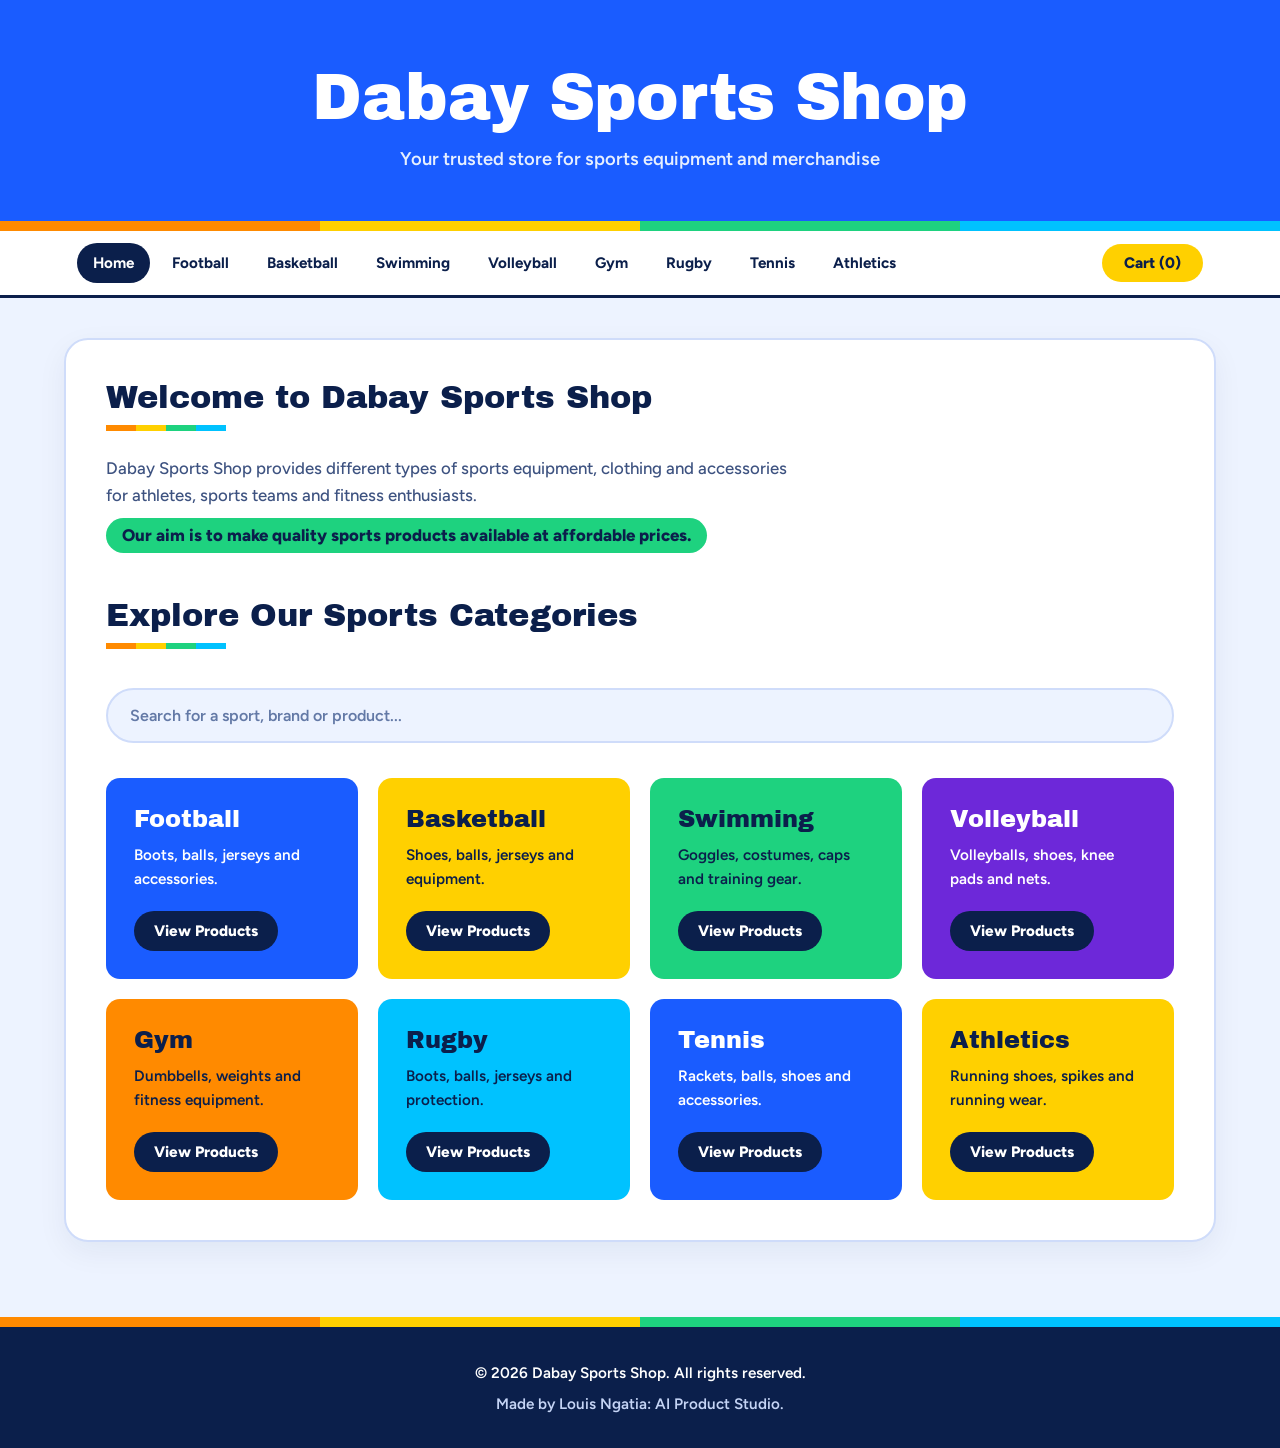
==== index2.html @ af3b6462 "making new styles" ====
<!DOCTYPE html>
<html lang="en">
<head>
    <meta charset="UTF-8">
    <meta name="viewport" content="width=device-width, initial-scale=1.0">
    <title>Dabay Sports Shop</title>
    <link rel="stylesheet" href="index.css">
</head>
<body>

<header>
    <h1>Dabay Sports Shop</h1>
    <p>Your trusted store for sports equipment and merchandise</p>
</header>

<nav>
    <button class="menu-toggle" id="menu-toggle" aria-label="Toggle menu">&#9776; Menu</button>
    <div class="nav-links" id="nav-links">
        <a href="#home" data-home class="active">Home</a>
        <!-- sport links are added by the script from SPORTS -->
    </div>
    <div class="nav-actions">
        <button id="cart-button">Cart (<span id="cart-count">0</span>)</button>
    </div>
</nav>

<main>

    <!-- HOME PAGE -->
    <section id="home">
        <div class="hero-intro">
            <h2>Welcome to Dabay Sports Shop</h2>
            <p>
                Dabay Sports Shop provides different types of sports equipment,
                clothing and accessories for athletes, sports teams and fitness enthusiasts.
            </p>
            <p class="tagline">Our aim is to make quality sports products available at affordable prices.</p>
        </div>

        <h2>Explore Our Sports Categories</h2>

        <input type="text" id="search-input" placeholder="Search for a sport, brand or product...">

        <div id="search-results-container" hidden>
            <h3>Search Results</h3>
            <div class="products" id="search-results"></div>
        </div>

        <div class="categories"><!-- category tiles are added by the script --></div>
    </section>

    <!-- SPORT SECTIONS are added by the script -->
    <div id="sport-sections"></div>

    <!-- SHOPPING CART -->
    <section id="cart-section" hidden>
        <button class="back-button" data-home>&larr; Back to Home</button>
        <h2>Your Shopping Cart</h2>

        <ul id="cart-items"></ul>
        <p id="empty-cart-msg">Your cart is empty. Pick a sport to start shopping.</p>

        <div class="cart-summary">
            <h3>Total: KSh <span id="cart-total">0</span></h3>
            <div class="cart-actions">
                <button id="checkout-btn">Order on WhatsApp</button>
                <button id="clear-cart">Clear Cart</button>
            </div>
        </div>
    </section>

</main>

<footer>
    <p>&copy; 2026 Dabay Sports Shop. All rights reserved.</p>
    <p>Made by Louis Ngatia: AI Product Studio.</p>
</footer>

<script>
document.addEventListener("DOMContentLoaded", () => {

    // ---- SHOP SETTINGS ----
    // Your WhatsApp number in international format, no + or spaces (Kenya example: 2547XXXXXXXX)
    const WHATSAPP_NUMBER = "2547XXXXXXXX";

    // ---- SPORTS: [id, name, home-page tile text, page subtitle] ----
    const SPORTS = [
        ["football", "Football", "Boots, balls, jerseys and accessories.", "Find equipment and accessories for football players and fans."],
        ["basketball", "Basketball", "Shoes, balls, jerseys and equipment.", "Explore our basketball equipment and accessories."],
        ["swimming", "Swimming", "Goggles, costumes, caps and training gear.", "Find swimming equipment for beginners and experienced swimmers."],
        ["volleyball", "Volleyball", "Volleyballs, shoes, knee pads and nets.", "Explore our volleyball products and playing accessories."],
        ["gym", "Gym", "Dumbbells, weights and fitness equipment.", "Find equipment for home workouts and professional gyms."],
        ["rugby", "Rugby", "Boots, balls, jerseys and protection.", "Gear up for the scrum, the sevens and everything between."],
        ["tennis", "Tennis", "Rackets, balls, shoes and accessories.", "Rackets, balls and court gear for every level."],
        ["athletics", "Athletics", "Running shoes, spikes and running wear.", "Everything for road, track and cross-country runners."]
    ];

    // ---- CATALOG ----
    // Each product type: [type name, product noun, description, "Brand line:price|Brand line:price|..."]
    // Product name = "<brand line> <noun>" (leave noun empty to use the brand line as the full name).
    // Photos: images/<product-name>.jpg, then images/<type-name>.jpg, then a placeholder.
    const RAW = {
        football: [
            ["Football Boots", "Boots", "Boots for matches, firm ground and training.", "Nike Mercurial:9500|Nike Phantom:9000|Nike Tiempo:7500|Adidas Predator:8500|Adidas F50:8500|Puma Future:7000|Everyday Training:4500"],
            ["Footballs", "Football", "Durable footballs for training and matches.", "Adidas Match:4500|Nike Pitch:3800|Puma Orbita:3500|Mikasa Training:2800|Everyday Training:2000"],
            ["Football Jerseys", "Jersey", "Replica jerseys for players and supporters.", "Arsenal:2500|Manchester United:2500|Liverpool:2500|Real Madrid:2500|Barcelona:2500|Harambee Stars:2000|Gor Mahia:2000"],
            ["Goalkeeper Gloves", "Goalkeeper Gloves", "Gloves designed for grip and hand protection.", "Adidas Predator:3500|Nike Vapor Grip:3800|Puma Future:3000|Uhlsport:4500|Everyday:1500"],
            ["Football Accessories", "", "Essential kit for training and match day.", "Shin Guards:800|Football Socks:500|Football Shorts:1000|Training Cones:700|Football Pump:600|Captain Armband:300|Football Bag:1800"]
        ],
        basketball: [
            ["Basketball Shoes", "Basketball Shoes", "Court shoes for grip, comfort and movement.", "Nike LeBron:13500|Air Jordan:12500|Nike KD:10500|Adidas Harden:10000|Under Armour Curry:11500|Everyday Court:5500"],
            ["Basketballs", "Basketball", "Quality basketballs for training and matches.", "Spalding:3800|Wilson Evolution:4800|Molten:4200|Nike Elite:4500|Everyday Training:2500"],
            ["Basketball Jerseys", "Jersey", "Lightweight jerseys for players and fans.", "Los Angeles Lakers:2500|Golden State Warriors:2500|Chicago Bulls:2500|Boston Celtics:2500|Everyday Training:1800"],
            ["Basketball Equipment", "", "Hoops and accessories for practice and games.", "Basketball Hoop:8000|Basketball Shorts:1200|Basketball Socks:600|Basketball Pump:600|Wristbands:400|Mouthguard:700|Ball Bag:1500"]
        ],
        swimming: [
            ["Swimming Goggles", "Goggles", "Goggles designed to protect the eyes while swimming.", "Speedo:1800|Arena:1700|TYR:2000|Aqua Sphere:1900|Everyday:1000"],
            ["Swimming Costumes", "Swimming Costume", "Comfortable swimwear for swimming and training.", "Speedo:3500|Arena:3000|Everyday:2000"],
            ["Swim Trunks", "Swim Trunks", "Quick-drying trunks for pool and training sessions.", "Speedo:2500|Arena:2200|Everyday:1500"],
            ["Swimming Caps", "Swimming Cap", "A cap that keeps hair contained while swimming.", "Speedo:900|Arena:800|Everyday Silicone:600"],
            ["Training Gear", "", "Training aids and accessories for the pool.", "Swimming Fins:2500|Kickboard:1200|Pull Buoy:1300|Quick-Dry Towel:1200|Ear Plugs and Nose Clip:400|Waterproof Bag:1000"]
        ],
        volleyball: [
            ["Volleyballs", "Volleyball", "Volleyballs for training and competitive games.", "Mikasa:4500|Molten:4200|Wilson:3800|Everyday Training:2000"],
            ["Volleyball Shoes", "Volleyball Shoes", "Shoes for movement and court performance.", "Mizuno Wave:9000|Asics Gel:8500|Nike Hyperspike:7500|Everyday Court:4500"],
            ["Knee Pads", "Knee Pads", "Protective knee pads for players during matches.", "Mizuno:1800|Asics:1700|Everyday:1000"],
            ["Volleyball Jerseys", "Jersey", "Sports jerseys designed for volleyball players.", "Mizuno:2500|Asics:2500|Everyday Team:1500"],
            ["Volleyball Equipment", "", "Nets and accessories for training and matches.", "Volleyball Net:3500|Volleyball Shorts:1200|Ankle Brace:900|Volleyball Socks:500|Volleyball Pump:600"]
        ],
        gym: [
            ["Dumbbells", "Dumbbells", "Weights for strength training and muscle exercises.", "Rubber Hex:3500|Adjustable:8000|Vinyl Coated:2500|Cast Iron:3000"],
            ["Barbells and Plates", "", "Equipment for weightlifting and strength training.", "Olympic Barbell:8000|Standard Barbell:6000|EZ Curl Bar:3500|Weight Plates:4500"],
            ["Cardio Machines", "", "Machines and tools for cardio workouts.", "Treadmill:65000|Exercise Bike:28000|Rowing Machine:42000|Skipping Rope:500"],
            ["Gym Accessories", "", "Everyday gear for home workouts and gyms.", "Exercise Mat:1500|Resistance Bands:800|Kettlebell:3000|Weight Bench:12000|Pull-Up Bar:3500|Gym Gloves:900|Foam Roller:1800"]
        ],
        rugby: [
            ["Rugby Boots", "Rugby Boots", "Boots with grip for the scrum, tackles and sprints.", "Adidas Malice:8500|Canterbury Stampede:8000|Gilbert Barbarian:7500|Everyday Training:4000"],
            ["Rugby Balls", "Rugby Ball", "Balls for matches, sevens and training.", "Gilbert Match:4500|Canterbury Match:3800|Everyday Training:2200"],
            ["Rugby Jerseys", "Jersey", "Durable jerseys for players and supporters.", "Kenya Shujaa:2500|Kenya Simbas:2500|Everyday Team:1800"],
            ["Rugby Protection and Kit", "", "Protection and training kit for the pitch.", "Scrum Cap:2500|Mouthguard:700|Shoulder Pads:3500|Rugby Shorts:1200|Tackle Bag:6500"]
        ],
        tennis: [
            ["Tennis Rackets", "Racket", "Rackets for control, power and spin.", "Wilson Pro Staff:14000|Babolat Pure Drive:15500|Head Speed:13500|Yonex:12500|Everyday Beginner:4500"],
            ["Tennis Balls", "Tennis Balls", "Tube of 3 balls for matches and practice.", "Wilson:800|Penn:700|Dunlop:750|Slazenger:800"],
            ["Tennis Shoes", "Tennis Shoes", "Court shoes built for quick side-to-side movement.", "Nike Court:9000|Adidas Barricade:9500|Asics Gel-Resolution:10500|Everyday Court:4500"],
            ["Tennis Accessories", "", "Bags, grips and wear for the court.", "Racket Bag:3500|Overgrips (3 Pack):600|Wristbands:400|Headband:300|Tennis Cap:900"]
        ],
        athletics: [
            ["Running Shoes", "Running Shoes", "Cushioned shoes for road running and training.", "Nike Pegasus:11000|Adidas Adizero:10500|Asics Gel-Nimbus:12500|Brooks Ghost:12000|Puma Deviate:9500|Everyday Trainers:4000"],
            ["Track Spikes", "Track Spikes", "Lightweight spikes for sprints and middle distance.", "Nike Zoom:9500|Adidas Adizero:8500|Puma evoSPEED:8000|Everyday Spikes:4500"],
            ["Running Wear", "", "Light, breathable clothing for runners.", "Running Shorts:1200|Running Vest:1000|Compression Tights:2200|Running Cap:700|Running Socks:600"],
            ["Running Accessories", "", "Tools to carry, time and fuel your runs.", "Water Bottle:700|Running Armband:900|Hydration Belt:1800|Stopwatch:1200|Sports Watch:6500"]
        ]
    };

    // Turn the compact text above into product objects
    const CATALOG = {};
    const ALL = [];
    SPORTS.forEach(([id, label]) => {
        CATALOG[id] = RAW[id].map(([type, noun, desc, text]) => {
            const items = text.split("|").map(s => {
                const [line, price] = s.split(":");
                return { sport: id, sportLabel: label, type, line, desc,
                         name: noun ? `${line} ${noun}` : line, price: Number(price) };
            });
            ALL.push(...items);
            return { type, items };
        });
    });

    // ---- BUILD THE PAGE ----
    const slug = s => s.toLowerCase().replace(/[^a-z0-9]+/g, "-").replace(/^-|-$/g, "");

    function card(p) {
        return `
            <div class="product">
                <img src="images/${slug(p.name)}.jpg" data-fb="images/${slug(p.type)}.jpg" alt="${p.name}" loading="lazy">
                <h3>${p.name}</h3>
                <p>${p.desc}</p>
                <p class="price">KSh ${p.price.toLocaleString()}</p>
                <button class="add-cart" data-name="${p.name}" data-price="${p.price}">Add to Cart</button>
            </div>`;
    }

    document.getElementById("nav-links").insertAdjacentHTML("beforeend",
        SPORTS.map(([id, label]) => `<a href="#${id}" data-section="${id}">${label}</a>`).join(""));

    document.querySelector(".categories").innerHTML = SPORTS.map(([id, label, tile]) => `
        <div class="category">
            <h3>${label}</h3>
            <p>${tile}</p>
            <button class="view-button" data-section="${id}">View Products</button>
        </div>`).join("");

    const sectionsHost = document.getElementById("sport-sections");
    sectionsHost.innerHTML = SPORTS.map(([id, label, , subtitle]) => `
        <section id="${id}" class="sport-section" hidden>
            <button class="back-button" data-home>&larr; Back to Home</button>
            <h2>${label} Products</h2>
            <p class="section-subtitle">${subtitle}</p>
            <div class="type-tabs"></div>
            <div class="line-chips"></div>
            <div class="products"></div>
        </section>`).join("");

    // Which product type (tab) and brand line (chip) is selected in each sport
    const view = {};
    SPORTS.forEach(([id]) => view[id] = { t: 0, l: "" });

    function renderSport(id) {
        const sec = document.getElementById(id);
        const v = view[id];
        const types = CATALOG[id];
        const current = types[v.t];

        sec.querySelector(".type-tabs").innerHTML = types.map((t, i) =>
            `<button class="type-tab${i === v.t ? " active" : ""}" data-t="${i}">${t.type}</button>`).join("");

        const names = current.items.map(p => p.line);
        sec.querySelector(".line-chips").innerHTML = names.length > 1
            ? ["All", ...names].map(n => {
                const val = n === "All" ? "" : n;
                return `<button class="chip${val === v.l ? " active" : ""}" data-l="${val}">${n}</button>`;
            }).join("")
            : "";

        sec.querySelector(".products").innerHTML =
            current.items.filter(p => !v.l || p.line === v.l).map(card).join("");
    }

    SPORTS.forEach(([id]) => renderSport(id));

    sectionsHost.addEventListener("click", (e) => {
        const btn = e.target.closest(".type-tab, .chip");
        if (!btn) return;
        const id = btn.closest(".sport-section").id;
        if (btn.classList.contains("type-tab")) {
            view[id] = { t: Number(btn.dataset.t), l: "" };
        } else {
            view[id].l = btn.dataset.l;
        }
        renderSport(id);
    });

    // If a photo is missing: try the product-type photo, then show a neat placeholder
    document.addEventListener("error", (e) => {
        const img = e.target;
        if (img.tagName !== "IMG" || img.dataset.done) return;
        if (img.dataset.fb && !img.dataset.triedFb) {
            img.dataset.triedFb = "1";
            img.src = img.dataset.fb;
            return;
        }
        img.dataset.done = "1";
        const svg = `<svg xmlns="http://www.w3.org/2000/svg" width="240" height="180"><rect width="240" height="180" fill="#edf3ff"/><text x="120" y="95" font-family="Arial" font-size="15" font-weight="bold" fill="#0b1f4b" text-anchor="middle">${img.alt}</text></svg>`;
        img.src = "data:image/svg+xml," + encodeURIComponent(svg);
    }, true);

    // ---- ELEMENTS ----
    const homeSection = document.getElementById("home");
    const sportSections = document.querySelectorAll(".sport-section");
    const cartSection = document.getElementById("cart-section");
    const navLinks = document.querySelectorAll("nav a");
    const navLinksContainer = document.getElementById("nav-links");
    const menuToggle = document.getElementById("menu-toggle");

    const cartButton = document.getElementById("cart-button");
    const cartCountEl = document.getElementById("cart-count");
    const cartItemsEl = document.getElementById("cart-items");
    const cartTotalEl = document.getElementById("cart-total");
    const emptyCartMsg = document.getElementById("empty-cart-msg");
    const clearCartBtn = document.getElementById("clear-cart");
    const checkoutBtn = document.getElementById("checkout-btn");

    const searchInput = document.getElementById("search-input");
    const searchResultsContainer = document.getElementById("search-results-container");
    const searchResultsGrid = document.getElementById("search-results");

    // ---- CART STATE (saved in the browser so it survives a refresh) ----
    let cart = [];
    try { cart = JSON.parse(localStorage.getItem("dabay-cart")) || []; } catch (err) { cart = []; }

    function saveCart() {
        try { localStorage.setItem("dabay-cart", JSON.stringify(cart)); } catch (err) { /* storage unavailable */ }
    }

    // ---- NAVIGATION ----
    menuToggle.addEventListener("click", () => navLinksContainer.classList.toggle("active"));

    function hideAllSections() {
        homeSection.hidden = true;
        cartSection.hidden = true;
        sportSections.forEach(sec => sec.hidden = true);
        navLinksContainer.classList.remove("active");
    }

    function setActiveNav(target) {
        navLinks.forEach(link => link.classList.remove("active"));
        if (target) target.classList.add("active");
    }

    function showHome() {
        hideAllSections();
        homeSection.hidden = false;
        setActiveNav(document.querySelector("nav a[data-home]"));
        window.scrollTo({ top: 0, behavior: "smooth" });
    }

    function showSection(sectionId) {
        const targetSection = document.getElementById(sectionId);
        if (!targetSection) return;
        hideAllSections();
        targetSection.hidden = false;
        setActiveNav(document.querySelector(`nav a[data-section="${sectionId}"]`));
        window.scrollTo({ top: 0, behavior: "smooth" });
    }

    document.querySelectorAll("[data-home]").forEach(btn => {
        btn.addEventListener("click", (e) => { e.preventDefault(); showHome(); });
    });

    document.querySelectorAll("[data-section]").forEach(btn => {
        btn.addEventListener("click", (e) => {
            e.preventDefault();
            showSection(btn.getAttribute("data-section"));
        });
    });

    cartButton.addEventListener("click", () => {
        hideAllSections();
        cartSection.hidden = false;
        setActiveNav(null);
        renderCart();
        window.scrollTo({ top: 0, behavior: "smooth" });
    });

    // ---- CART ----
    function updateCartCount() {
        cartCountEl.textContent = cart.reduce((sum, item) => sum + item.qty, 0);
    }

    function addToCart(name, price, buttonEl) {
        const existing = cart.find(item => item.name === name);
        if (existing) existing.qty += 1;
        else cart.push({ name, price: Number(price), qty: 1 });
        saveCart();
        updateCartCount();

        const originalText = buttonEl.textContent;
        buttonEl.textContent = "Added!";
        buttonEl.style.backgroundColor = "#006b3c";
        setTimeout(() => {
            buttonEl.textContent = originalText;
            buttonEl.style.backgroundColor = "";
        }, 800);
    }

    function renderCart() {
        cartItemsEl.innerHTML = "";
        let total = 0;
        const empty = cart.length === 0;
        emptyCartMsg.hidden = !empty;
        clearCartBtn.hidden = empty;
        checkoutBtn.hidden = empty;

        cart.forEach((item, index) => {
            const itemTotal = item.price * item.qty;
            total += itemTotal;
            const li = document.createElement("li");
            li.innerHTML = `
                <span class="cart-line"><strong>${item.name}</strong><small>KSh ${itemTotal.toLocaleString()}</small></span>
                <span class="qty-controls">
                    <button class="qty-btn" data-index="${index}" data-delta="-1" aria-label="Remove one ${item.name}">&minus;</button>
                    <span class="qty">${item.qty}</span>
                    <button class="qty-btn" data-index="${index}" data-delta="1" aria-label="Add one ${item.name}">+</button>
                    <button class="remove-item" data-index="${index}">Remove</button>
                </span>`;
            cartItemsEl.appendChild(li);
        });

        cartTotalEl.textContent = total.toLocaleString();
    }

    cartItemsEl.addEventListener("click", (e) => {
        const btn = e.target.closest("button");
        if (!btn) return;
        const idx = Number(btn.dataset.index);
        if (btn.classList.contains("remove-item")) {
            cart.splice(idx, 1);
        } else if (btn.classList.contains("qty-btn")) {
            cart[idx].qty += Number(btn.dataset.delta);
            if (cart[idx].qty <= 0) cart.splice(idx, 1);
        } else return;
        saveCart();
        updateCartCount();
        renderCart();
    });

    clearCartBtn.addEventListener("click", () => {
        cart = [];
        saveCart();
        updateCartCount();
        renderCart();
    });

    checkoutBtn.addEventListener("click", () => {
        const lines = cart.map(i => `- ${i.name} x ${i.qty}: KSh ${(i.price * i.qty).toLocaleString()}`);
        const total = cart.reduce((s, i) => s + i.price * i.qty, 0);
        const text = `Hello Dabay Sports Shop, I would like to order:\n${lines.join("\n")}\nTotal: KSh ${total.toLocaleString()}`;
        window.open(`https://wa.me/${WHATSAPP_NUMBER}?text=${encodeURIComponent(text)}`, "_blank");
    });

    document.body.addEventListener("click", (e) => {
        if (e.target.classList.contains("add-cart")) {
            addToCart(e.target.dataset.name, e.target.dataset.price, e.target);
        }
    });

    // ---- LIVE SEARCH (matches sport, brand, product type, name and description) ----
    searchInput.addEventListener("input", () => {
        const query = searchInput.value.trim().toLowerCase();
        searchResultsGrid.innerHTML = "";

        if (!query) {
            searchResultsContainer.hidden = true;
            return;
        }

        const matches = ALL.filter(p =>
            `${p.name} ${p.type} ${p.sportLabel} ${p.desc}`.toLowerCase().includes(query));

        searchResultsContainer.hidden = false;

        if (matches.length === 0) {
            const msg = document.createElement("p");
            msg.textContent = `No products found matching "${searchInput.value.trim()}".`;
            searchResultsGrid.appendChild(msg);
        } else {
            searchResultsGrid.innerHTML = matches.map(card).join("");
        }
    });

    updateCartCount();
    renderCart();
});
</script>
</body>
</html>
---- index.css ----
/* ==========================================
   DABAY SPORTS SHOP - KIT ROOM THEME
   Solid jersey colors, strong contrast, one bold moment (the category tiles)
   ========================================== */

@import url('https://fonts.googleapis.com/css2?family=Archivo+Black&family=Figtree:wght@400;500;600;700;800&display=swap');

:root {
    --bg-page: #edf3ff;
    --bg-white: #ffffff;
    --navy: #0b1f4b;
    --primary: #1a5cff;
    --primary-dark: #0f3fc7;
    --primary-bright: #00c2ff;
    --primary-glow: rgba(26, 92, 255, 0.3);
    --accent: #1ed27f;
    --accent-dark: #006b3c;
    --orange: #ff8a00;
    --purple: #6d28d9;
    --yellow: #ffd000;
    --text-main: #0b1f4b;
    --text-muted: #3d5280;
    --line: #cfdcfa;
    --radius-lg: 24px;
    --radius-md: 14px;
    --radius-sm: 10px;
    --font-head: 'Archivo Black', 'Arial Black', sans-serif;
    --font-body: 'Figtree', system-ui, sans-serif;
    --transition: all 0.2s ease;
    --stripes: linear-gradient(90deg,
        var(--orange) 0 25%,
        var(--yellow) 25% 50%,
        var(--accent) 50% 75%,
        var(--primary-bright) 75% 100%);
}

* {
    margin: 0;
    padding: 0;
    box-sizing: border-box;
}

html {
    scroll-behavior: smooth;
}

body {
    font-family: var(--font-body);
    background: var(--bg-page);
    color: var(--text-main);
    line-height: 1.6;
    min-height: 100vh;
    display: flex;
    flex-direction: column;
}

:focus-visible {
    outline: 3px solid var(--navy);
    outline-offset: 3px;
}

/* HEADER */
header {
    background: var(--primary);
    color: #ffffff;
    text-align: center;
    padding: 64px 20px 56px;
    position: relative;
}

header::after {
    content: '';
    position: absolute;
    left: 0;
    right: 0;
    bottom: 0;
    height: 10px;
    background: var(--stripes);
}

header h1 {
    font-family: var(--font-head);
    font-size: clamp(2.4rem, 6vw, 4rem);
    font-weight: 400;
    line-height: 1.05;
    letter-spacing: -0.01em;
    margin-bottom: 14px;
    color: #ffffff;
}

header p {
    font-size: 1.15rem;
    font-weight: 600;
    color: #e6efff;
    max-width: 560px;
    margin: 0 auto;
}

/* NAVIGATION */
nav {
    background: #ffffff;
    display: flex;
    justify-content: space-between;
    align-items: center;
    flex-wrap: wrap;
    gap: 15px;
    padding: 12px 6%;
    position: sticky;
    top: 0;
    z-index: 1000;
    border-bottom: 3px solid var(--navy);
}

.nav-links {
    display: flex;
    flex-wrap: wrap;
    gap: 6px;
}

nav a {
    color: var(--text-main);
    text-decoration: none;
    padding: 8px 16px;
    border-radius: 999px;
    font-size: 0.95rem;
    font-weight: 700;
    transition: var(--transition);
}

nav a:hover {
    background: var(--yellow);
    color: var(--navy);
}

nav a.active {
    background: var(--navy);
    color: #ffffff;
}

#cart-button {
    background: var(--yellow);
    color: var(--navy);
    border: none;
    padding: 10px 22px;
    font-family: inherit;
    font-weight: 800;
    font-size: 0.95rem;
    border-radius: 999px;
    cursor: pointer;
    transition: var(--transition);
}

#cart-button:hover {
    background: var(--orange);
    transform: translateY(-2px);
    box-shadow: 0 6px 16px rgba(255, 138, 0, 0.4);
}

/* MAIN LAYOUT */
main {
    width: 90%;
    max-width: 1240px;
    margin: 40px auto;
    flex: 1;
}

section {
    background: var(--bg-white);
    padding: 40px;
    margin-bottom: 35px;
    border-radius: var(--radius-lg);
    border: 2px solid var(--line);
    box-shadow: 0 10px 30px rgba(11, 31, 75, 0.06);
}

.hero-intro {
    margin-bottom: 35px;
}

.hero-intro p {
    color: var(--text-muted);
    font-size: 1.05rem;
    font-weight: 500;
    max-width: 62ch;
    margin-bottom: 10px;
}

.hero-intro .tagline {
    display: inline-block;
    background: var(--accent);
    color: var(--navy);
    padding: 4px 16px;
    border-radius: 999px;
    font-weight: 800;
}

section h2 {
    font-family: var(--font-head);
    font-size: 2rem;
    font-weight: 400;
    line-height: 1.15;
    color: var(--navy);
    margin-bottom: 24px;
    padding-bottom: 14px;
    background: var(--stripes) left bottom / 120px 6px no-repeat;
}

.section-subtitle {
    color: var(--text-muted);
    font-weight: 600;
    margin-bottom: 30px;
}

/* ENSURES HIDDEN SECTIONS STAY HIDDEN UNTIL JS UNHIDES THEM */
[hidden] {
    display: none !important;
}

/* SEARCH BAR */
#search-input {
    width: 100%;
    padding: 16px 22px;
    margin: 15px 0 35px;
    background: var(--bg-page);
    border: 2px solid var(--line);
    border-radius: 999px;
    color: var(--text-main);
    font-size: 1rem;
    font-weight: 600;
    font-family: inherit;
    transition: var(--transition);
}

#search-input:focus {
    outline: none;
    border-color: var(--primary);
    background: #ffffff;
    box-shadow: 0 0 0 5px var(--primary-glow);
}

#search-input::placeholder {
    color: #6379a6;
}

#search-results-container {
    margin-bottom: 40px;
    padding-bottom: 30px;
    border-bottom: 3px dashed var(--line);
}

#search-results-container h3 {
    font-family: var(--font-head);
    font-size: 1.3rem;
    color: var(--purple);
    font-weight: 400;
    margin-bottom: 20px;
}

/* CATEGORY CARDS - solid jersey colors, the memorable moment */
.categories {
    display: grid;
    grid-template-columns: repeat(auto-fit, minmax(220px, 1fr));
    gap: 20px;
}

.category {
    --tile: var(--primary);
    --on-tile: #ffffff;
    background: var(--tile);
    color: var(--on-tile);
    padding: 28px;
    border-radius: var(--radius-md);
    display: flex;
    flex-direction: column;
    justify-content: space-between;
    min-height: 200px;
    transition: var(--transition);
}

.category:nth-child(6n+1) { --tile: var(--primary); --on-tile: #ffffff; }
.category:nth-child(6n+2) { --tile: var(--yellow);  --on-tile: var(--navy); }
.category:nth-child(6n+3) { --tile: var(--accent);  --on-tile: var(--navy); }
.category:nth-child(6n+4) { --tile: var(--purple);  --on-tile: #ffffff; }
.category:nth-child(6n+5) { --tile: var(--orange);  --on-tile: var(--navy); }
.category:nth-child(6n+6) { --tile: var(--primary-bright); --on-tile: var(--navy); }

.category:hover {
    transform: translateY(-4px);
    box-shadow: 0 14px 28px rgba(11, 31, 75, 0.22);
}

.category h3 {
    color: var(--on-tile);
    font-family: var(--font-head);
    font-size: 1.5rem;
    font-weight: 400;
    line-height: 1.1;
    margin-bottom: 10px;
}

.category p {
    color: var(--on-tile);
    font-size: 0.95rem;
    font-weight: 600;
    margin-bottom: 20px;
}

/* BUTTONS */
button {
    cursor: pointer;
    font-family: inherit;
}

.view-button,
.back-button,
.add-cart,
#clear-cart {
    background: var(--primary);
    color: #ffffff;
    border: none;
    padding: 11px 20px;
    border-radius: 999px;
    font-weight: 800;
    font-size: 0.95rem;
    transition: var(--transition);
}

.view-button:hover,
.back-button:hover,
.add-cart:hover {
    background: var(--navy);
    color: #ffffff;
    transform: translateY(-2px);
}

/* Buttons sitting on a colored tile stay readable on every tile color */
.category .view-button {
    background: var(--navy);
    color: #ffffff;
    align-self: flex-start;
}

.category .view-button:hover {
    background: #ffffff;
    color: var(--navy);
}

.back-button {
    background: var(--yellow);
    color: var(--navy);
    margin-bottom: 25px;
}

.back-button:hover {
    background: var(--navy);
    color: #ffffff;
}

/* PRODUCT CARDS */
.products {
    display: grid;
    grid-template-columns: repeat(auto-fill, minmax(240px, 1fr));
    gap: 24px;
}

.product {
    background: #ffffff;
    padding: 20px;
    border: 2px solid var(--line);
    border-top: 6px solid var(--primary);
    border-radius: var(--radius-md);
    text-align: center;
    display: flex;
    flex-direction: column;
    justify-content: space-between;
    transition: var(--transition);
}

.product:nth-child(4n+2) { border-top-color: var(--orange); }
.product:nth-child(4n+3) { border-top-color: var(--yellow); }
.product:nth-child(4n+4) { border-top-color: var(--accent); }

.product:hover {
    transform: translateY(-4px);
    border-color: var(--primary);
    box-shadow: 0 14px 30px rgba(26, 92, 255, 0.18);
}

.product img {
    width: 100%;
    height: 180px;
    object-fit: contain;
    background: var(--bg-page);
    border-radius: var(--radius-sm);
    padding: 12px;
    margin-bottom: 16px;
}

.product h3 {
    color: var(--text-main);
    font-family: var(--font-head);
    font-size: 1.1rem;
    font-weight: 400;
    line-height: 1.25;
    margin-bottom: 8px;
}

.product p {
    color: var(--text-muted);
    font-size: 0.92rem;
    font-weight: 500;
    margin-bottom: 12px;
}

.product .price {
    font-family: var(--font-head);
    font-weight: 400;
    font-size: 1.25rem;
    color: var(--accent-dark);
    background: #d9f8e7;
    display: inline-block;
    padding: 2px 16px;
    border-radius: 999px;
    margin: 0 auto 16px;
    font-variant-numeric: tabular-nums;
}

.product .add-cart {
    width: 100%;
    background: var(--primary);
    color: #ffffff;
}

.product .add-cart:hover {
    background: var(--accent-dark);
    color: #ffffff;
}

/* SHOPPING CART */
#cart-items {
    list-style: none;
    margin: 20px 0;
}

#cart-items li {
    display: flex;
    justify-content: space-between;
    align-items: center;
    gap: 12px;
    padding: 16px 18px;
    background: var(--bg-page);
    border-left: 6px solid var(--primary);
    border-radius: var(--radius-sm);
    margin-bottom: 12px;
    font-weight: 700;
}

#cart-items li:nth-child(4n+2) { border-left-color: var(--orange); }
#cart-items li:nth-child(4n+3) { border-left-color: var(--yellow); }
#cart-items li:nth-child(4n+4) { border-left-color: var(--accent); }

.remove-item {
    background: var(--orange);
    color: var(--navy);
    border: none;
    padding: 7px 16px;
    border-radius: 999px;
    font-size: 0.85rem;
    font-weight: 700;
    cursor: pointer;
    transition: var(--transition);
}

.remove-item:hover {
    background: var(--navy);
    color: #ffffff;
    transform: scale(1.05);
}

.cart-summary {
    display: flex;
    justify-content: space-between;
    align-items: center;
    flex-wrap: wrap;
    gap: 20px;
    margin-top: 30px;
    padding-top: 20px;
    border-top: 3px solid var(--navy);
}

#cart-section h3 {
    color: var(--text-main);
    font-family: var(--font-head);
    font-size: 1.5rem;
    font-weight: 400;
}

#clear-cart {
    background: transparent;
    color: var(--navy);
    box-shadow: inset 0 0 0 2px var(--navy);
}

#clear-cart:hover {
    background: var(--navy);
    color: #ffffff;
}

#empty-cart-msg {
    color: var(--text-muted);
    font-weight: 600;
    margin: 20px 0;
}

/* FOOTER */
footer {
    background: var(--stripes) top / 100% 10px no-repeat, var(--navy);
    color: #ffffff;
    text-align: center;
    padding: 44px 20px 32px;
    font-size: 0.95rem;
    font-weight: 600;
}

footer p + p {
    margin-top: 6px;
    color: #c5d4f5;
}

/* RESPONSIVE DESIGN */
@media screen and (max-width: 768px) {
    header {
        padding: 44px 16px 40px;
    }

    nav {
        justify-content: center;
        padding: 12px;
    }

    .nav-links {
        justify-content: center;
    }

    section {
        padding: 24px;
    }

    section h2 {
        font-size: 1.6rem;
    }
}

/* ACCESSIBILITY */
@media (prefers-reduced-motion: reduce) {
    html {
        scroll-behavior: auto;
    }

    * {
        transition: none !important;
    }
}

/* ==========================================
   ADDITIONS: mobile menu, cart quantity controls, checkout
   ========================================== */
.menu-toggle {
    display: none;
    background: var(--navy);
    color: #ffffff;
    border: none;
    padding: 10px 18px;
    border-radius: 999px;
    font-weight: 800;
    font-size: 0.95rem;
}

@media screen and (max-width: 768px) {
    .menu-toggle { display: inline-block; }
    .nav-links { display: none; width: 100%; }
    .nav-links.active { display: flex; }
}

.cart-line {
    display: flex;
    flex-direction: column;
}

.cart-line small {
    color: var(--text-muted);
    font-weight: 600;
    font-size: 0.9rem;
}

.qty-controls {
    display: flex;
    align-items: center;
    gap: 8px;
}

.qty {
    min-width: 1.5em;
    text-align: center;
    font-weight: 800;
}

.qty-btn {
    width: 34px;
    height: 34px;
    border: none;
    border-radius: 50%;
    background: var(--primary);
    color: #ffffff;
    font-size: 1.1rem;
    font-weight: 800;
    line-height: 1;
}

.qty-btn:hover { background: var(--navy); }

.cart-actions {
    display: flex;
    flex-wrap: wrap;
    gap: 12px;
}

#checkout-btn {
    background: var(--accent);
    color: var(--navy);
    border: none;
    padding: 11px 22px;
    border-radius: 999px;
    font-weight: 800;
    font-size: 0.95rem;
    transition: var(--transition);
}

#checkout-btn:hover {
    background: var(--accent-dark);
    color: #ffffff;
}

/* ==========================================
   ADDITIONS: product-type tabs and brand chips
   ========================================== */
.type-tabs {
    display: flex;
    flex-wrap: wrap;
    gap: 8px;
    margin-bottom: 14px;
}

.type-tab {
    background: var(--bg-page);
    color: var(--navy);
    border: none;
    padding: 10px 20px;
    border-radius: 999px;
    font-weight: 800;
    font-size: 0.95rem;
    box-shadow: inset 0 0 0 2px var(--line);
    transition: var(--transition);
}

.type-tab:hover {
    box-shadow: inset 0 0 0 2px var(--primary);
}

.type-tab.active {
    background: var(--navy);
    color: #ffffff;
    box-shadow: none;
}

.line-chips {
    display: flex;
    flex-wrap: wrap;
    gap: 8px;
    margin-bottom: 28px;
}

.line-chips:empty {
    margin-bottom: 14px;
}

.chip {
    background: #ffffff;
    color: var(--text-muted);
    border: none;
    padding: 6px 14px;
    border-radius: 999px;
    font-weight: 700;
    font-size: 0.88rem;
    box-shadow: inset 0 0 0 2px var(--line);
    transition: var(--transition);
}

.chip:hover {
    color: var(--navy);
    box-shadow: inset 0 0 0 2px var(--primary);
}

.chip.active {
    background: var(--yellow);
    color: var(--navy);
    box-shadow: none;
}
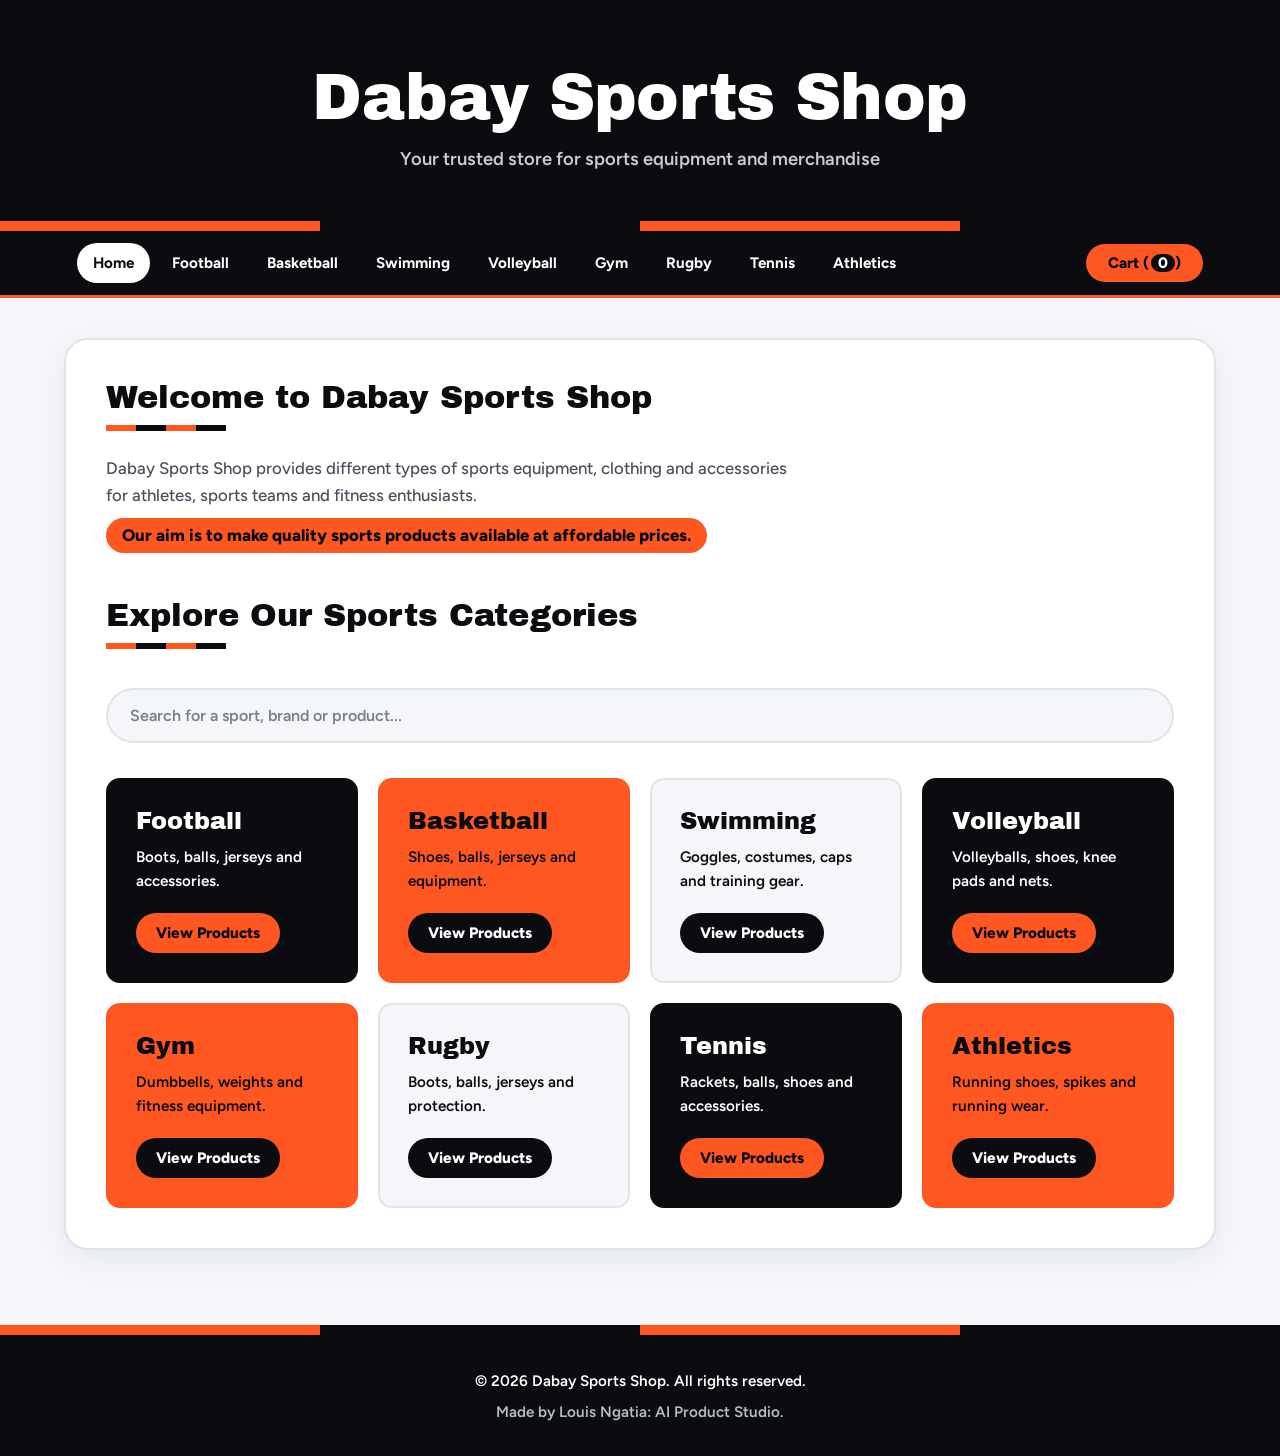
==== commit c6f88dcb: "upgrade styles" ====
--- a/index2.html
+++ b/index2.html
@@ -2,32 +2,39 @@
 <html lang="en">
 <head>
     <meta charset="UTF-8">
+    <!-- Makes the page scale properly on phones -->
     <meta name="viewport" content="width=device-width, initial-scale=1.0">
     <title>Dabay Sports Shop</title>
+    <!-- Loads all the colours, layout and styling from index.css -->
     <link rel="stylesheet" href="index.css">
 </head>
 <body>
-
+<!-- ===== SITE HEADER: shop name and slogan, shown on every page ===== -->
 <header>
     <h1>Dabay Sports Shop</h1>
     <p>Your trusted store for sports equipment and merchandise</p>
 </header>
 
+<!-- ===== NAVIGATION BAR ===== -->
 <nav>
+    <!-- Hamburger button: only useful on small screens, opens/closes the links -->
     <button class="menu-toggle" id="menu-toggle" aria-label="Toggle menu">&#9776; Menu</button>
     <div class="nav-links" id="nav-links">
+        <!-- data-home marks this link as the "go to Home" link -->
         <a href="#home" data-home class="active">Home</a>
         <!-- sport links are added by the script from SPORTS -->
     </div>
     <div class="nav-actions">
+        <!-- Cart button with a live item counter -->
         <button id="cart-button">Cart (<span id="cart-count">0</span>)</button>
     </div>
 </nav>
 
 <main>
 
-    <!-- HOME PAGE -->
+    <!-- ===== HOME PAGE ===== -->
     <section id="home">
+        <!-- Welcome message -->
         <div class="hero-intro">
             <h2>Welcome to Dabay Sports Shop</h2>
             <p>
@@ -39,27 +46,33 @@
 
         <h2>Explore Our Sports Categories</h2>
 
+        <!-- Search box: typing here filters all products live -->
         <input type="text" id="search-input" placeholder="Search for a sport, brand or product...">
 
+        <!-- Search results area: hidden until the visitor types something -->
         <div id="search-results-container" hidden>
             <h3>Search Results</h3>
             <div class="products" id="search-results"></div>
         </div>
 
+        <!-- Sport tiles (Football, Basketball...) -->
         <div class="categories"><!-- category tiles are added by the script --></div>
     </section>
 
-    <!-- SPORT SECTIONS are added by the script -->
+    <!-- ===== SPORT PAGES: one hidden section per sport, built by the script ===== -->
     <div id="sport-sections"></div>
 
-    <!-- SHOPPING CART -->
+    <!-- ===== SHOPPING CART PAGE (hidden until the Cart button is clicked) ===== -->
     <section id="cart-section" hidden>
         <button class="back-button" data-home>&larr; Back to Home</button>
         <h2>Your Shopping Cart</h2>
 
+        <!-- The list of items in the cart -->
         <ul id="cart-items"></ul>
+        <!-- Shown only when the cart has nothing in it -->
         <p id="empty-cart-msg">Your cart is empty. Pick a sport to start shopping.</p>
 
+        <!-- Total price and the two cart buttons -->
         <div class="cart-summary">
             <h3>Total: KSh <span id="cart-total">0</span></h3>
             <div class="cart-actions">
@@ -71,378 +84,13 @@
 
 </main>
 
+<!-- ===== FOOTER ===== -->
 <footer>
     <p>&copy; 2026 Dabay Sports Shop. All rights reserved.</p>
     <p>Made by Louis Ngatia: AI Product Studio.</p>
 </footer>
 
-<script>
-document.addEventListener("DOMContentLoaded", () => {
-
-    // ---- SHOP SETTINGS ----
-    // Your WhatsApp number in international format, no + or spaces (Kenya example: 2547XXXXXXXX)
-    const WHATSAPP_NUMBER = "2547XXXXXXXX";
-
-    // ---- SPORTS: [id, name, home-page tile text, page subtitle] ----
-    const SPORTS = [
-        ["football", "Football", "Boots, balls, jerseys and accessories.", "Find equipment and accessories for football players and fans."],
-        ["basketball", "Basketball", "Shoes, balls, jerseys and equipment.", "Explore our basketball equipment and accessories."],
-        ["swimming", "Swimming", "Goggles, costumes, caps and training gear.", "Find swimming equipment for beginners and experienced swimmers."],
-        ["volleyball", "Volleyball", "Volleyballs, shoes, knee pads and nets.", "Explore our volleyball products and playing accessories."],
-        ["gym", "Gym", "Dumbbells, weights and fitness equipment.", "Find equipment for home workouts and professional gyms."],
-        ["rugby", "Rugby", "Boots, balls, jerseys and protection.", "Gear up for the scrum, the sevens and everything between."],
-        ["tennis", "Tennis", "Rackets, balls, shoes and accessories.", "Rackets, balls and court gear for every level."],
-        ["athletics", "Athletics", "Running shoes, spikes and running wear.", "Everything for road, track and cross-country runners."]
-    ];
-
-    // ---- CATALOG ----
-    // Each product type: [type name, product noun, description, "Brand line:price|Brand line:price|..."]
-    // Product name = "<brand line> <noun>" (leave noun empty to use the brand line as the full name).
-    // Photos: images/<product-name>.jpg, then images/<type-name>.jpg, then a placeholder.
-    const RAW = {
-        football: [
-            ["Football Boots", "Boots", "Boots for matches, firm ground and training.", "Nike Mercurial:9500|Nike Phantom:9000|Nike Tiempo:7500|Adidas Predator:8500|Adidas F50:8500|Puma Future:7000|Everyday Training:4500"],
-            ["Footballs", "Football", "Durable footballs for training and matches.", "Adidas Match:4500|Nike Pitch:3800|Puma Orbita:3500|Mikasa Training:2800|Everyday Training:2000"],
-            ["Football Jerseys", "Jersey", "Replica jerseys for players and supporters.", "Arsenal:2500|Manchester United:2500|Liverpool:2500|Real Madrid:2500|Barcelona:2500|Harambee Stars:2000|Gor Mahia:2000"],
-            ["Goalkeeper Gloves", "Goalkeeper Gloves", "Gloves designed for grip and hand protection.", "Adidas Predator:3500|Nike Vapor Grip:3800|Puma Future:3000|Uhlsport:4500|Everyday:1500"],
-            ["Football Accessories", "", "Essential kit for training and match day.", "Shin Guards:800|Football Socks:500|Football Shorts:1000|Training Cones:700|Football Pump:600|Captain Armband:300|Football Bag:1800"]
-        ],
-        basketball: [
-            ["Basketball Shoes", "Basketball Shoes", "Court shoes for grip, comfort and movement.", "Nike LeBron:13500|Air Jordan:12500|Nike KD:10500|Adidas Harden:10000|Under Armour Curry:11500|Everyday Court:5500"],
-            ["Basketballs", "Basketball", "Quality basketballs for training and matches.", "Spalding:3800|Wilson Evolution:4800|Molten:4200|Nike Elite:4500|Everyday Training:2500"],
-            ["Basketball Jerseys", "Jersey", "Lightweight jerseys for players and fans.", "Los Angeles Lakers:2500|Golden State Warriors:2500|Chicago Bulls:2500|Boston Celtics:2500|Everyday Training:1800"],
-            ["Basketball Equipment", "", "Hoops and accessories for practice and games.", "Basketball Hoop:8000|Basketball Shorts:1200|Basketball Socks:600|Basketball Pump:600|Wristbands:400|Mouthguard:700|Ball Bag:1500"]
-        ],
-        swimming: [
-            ["Swimming Goggles", "Goggles", "Goggles designed to protect the eyes while swimming.", "Speedo:1800|Arena:1700|TYR:2000|Aqua Sphere:1900|Everyday:1000"],
-            ["Swimming Costumes", "Swimming Costume", "Comfortable swimwear for swimming and training.", "Speedo:3500|Arena:3000|Everyday:2000"],
-            ["Swim Trunks", "Swim Trunks", "Quick-drying trunks for pool and training sessions.", "Speedo:2500|Arena:2200|Everyday:1500"],
-            ["Swimming Caps", "Swimming Cap", "A cap that keeps hair contained while swimming.", "Speedo:900|Arena:800|Everyday Silicone:600"],
-            ["Training Gear", "", "Training aids and accessories for the pool.", "Swimming Fins:2500|Kickboard:1200|Pull Buoy:1300|Quick-Dry Towel:1200|Ear Plugs and Nose Clip:400|Waterproof Bag:1000"]
-        ],
-        volleyball: [
-            ["Volleyballs", "Volleyball", "Volleyballs for training and competitive games.", "Mikasa:4500|Molten:4200|Wilson:3800|Everyday Training:2000"],
-            ["Volleyball Shoes", "Volleyball Shoes", "Shoes for movement and court performance.", "Mizuno Wave:9000|Asics Gel:8500|Nike Hyperspike:7500|Everyday Court:4500"],
-            ["Knee Pads", "Knee Pads", "Protective knee pads for players during matches.", "Mizuno:1800|Asics:1700|Everyday:1000"],
-            ["Volleyball Jerseys", "Jersey", "Sports jerseys designed for volleyball players.", "Mizuno:2500|Asics:2500|Everyday Team:1500"],
-            ["Volleyball Equipment", "", "Nets and accessories for training and matches.", "Volleyball Net:3500|Volleyball Shorts:1200|Ankle Brace:900|Volleyball Socks:500|Volleyball Pump:600"]
-        ],
-        gym: [
-            ["Dumbbells", "Dumbbells", "Weights for strength training and muscle exercises.", "Rubber Hex:3500|Adjustable:8000|Vinyl Coated:2500|Cast Iron:3000"],
-            ["Barbells and Plates", "", "Equipment for weightlifting and strength training.", "Olympic Barbell:8000|Standard Barbell:6000|EZ Curl Bar:3500|Weight Plates:4500"],
-            ["Cardio Machines", "", "Machines and tools for cardio workouts.", "Treadmill:65000|Exercise Bike:28000|Rowing Machine:42000|Skipping Rope:500"],
-            ["Gym Accessories", "", "Everyday gear for home workouts and gyms.", "Exercise Mat:1500|Resistance Bands:800|Kettlebell:3000|Weight Bench:12000|Pull-Up Bar:3500|Gym Gloves:900|Foam Roller:1800"]
-        ],
-        rugby: [
-            ["Rugby Boots", "Rugby Boots", "Boots with grip for the scrum, tackles and sprints.", "Adidas Malice:8500|Canterbury Stampede:8000|Gilbert Barbarian:7500|Everyday Training:4000"],
-            ["Rugby Balls", "Rugby Ball", "Balls for matches, sevens and training.", "Gilbert Match:4500|Canterbury Match:3800|Everyday Training:2200"],
-            ["Rugby Jerseys", "Jersey", "Durable jerseys for players and supporters.", "Kenya Shujaa:2500|Kenya Simbas:2500|Everyday Team:1800"],
-            ["Rugby Protection and Kit", "", "Protection and training kit for the pitch.", "Scrum Cap:2500|Mouthguard:700|Shoulder Pads:3500|Rugby Shorts:1200|Tackle Bag:6500"]
-        ],
-        tennis: [
-            ["Tennis Rackets", "Racket", "Rackets for control, power and spin.", "Wilson Pro Staff:14000|Babolat Pure Drive:15500|Head Speed:13500|Yonex:12500|Everyday Beginner:4500"],
-            ["Tennis Balls", "Tennis Balls", "Tube of 3 balls for matches and practice.", "Wilson:800|Penn:700|Dunlop:750|Slazenger:800"],
-            ["Tennis Shoes", "Tennis Shoes", "Court shoes built for quick side-to-side movement.", "Nike Court:9000|Adidas Barricade:9500|Asics Gel-Resolution:10500|Everyday Court:4500"],
-            ["Tennis Accessories", "", "Bags, grips and wear for the court.", "Racket Bag:3500|Overgrips (3 Pack):600|Wristbands:400|Headband:300|Tennis Cap:900"]
-        ],
-        athletics: [
-            ["Running Shoes", "Running Shoes", "Cushioned shoes for road running and training.", "Nike Pegasus:11000|Adidas Adizero:10500|Asics Gel-Nimbus:12500|Brooks Ghost:12000|Puma Deviate:9500|Everyday Trainers:4000"],
-            ["Track Spikes", "Track Spikes", "Lightweight spikes for sprints and middle distance.", "Nike Zoom:9500|Adidas Adizero:8500|Puma evoSPEED:8000|Everyday Spikes:4500"],
-            ["Running Wear", "", "Light, breathable clothing for runners.", "Running Shorts:1200|Running Vest:1000|Compression Tights:2200|Running Cap:700|Running Socks:600"],
-            ["Running Accessories", "", "Tools to carry, time and fuel your runs.", "Water Bottle:700|Running Armband:900|Hydration Belt:1800|Stopwatch:1200|Sports Watch:6500"]
-        ]
-    };
-
-    // Turn the compact text above into product objects
-    const CATALOG = {};
-    const ALL = [];
-    SPORTS.forEach(([id, label]) => {
-        CATALOG[id] = RAW[id].map(([type, noun, desc, text]) => {
-            const items = text.split("|").map(s => {
-                const [line, price] = s.split(":");
-                return { sport: id, sportLabel: label, type, line, desc,
-                         name: noun ? `${line} ${noun}` : line, price: Number(price) };
-            });
-            ALL.push(...items);
-            return { type, items };
-        });
-    });
-
-    // ---- BUILD THE PAGE ----
-    const slug = s => s.toLowerCase().replace(/[^a-z0-9]+/g, "-").replace(/^-|-$/g, "");
-
-    function card(p) {
-        return `
-            <div class="product">
-                <img src="images/${slug(p.name)}.jpg" data-fb="images/${slug(p.type)}.jpg" alt="${p.name}" loading="lazy">
-                <h3>${p.name}</h3>
-                <p>${p.desc}</p>
-                <p class="price">KSh ${p.price.toLocaleString()}</p>
-                <button class="add-cart" data-name="${p.name}" data-price="${p.price}">Add to Cart</button>
-            </div>`;
-    }
-
-    document.getElementById("nav-links").insertAdjacentHTML("beforeend",
-        SPORTS.map(([id, label]) => `<a href="#${id}" data-section="${id}">${label}</a>`).join(""));
-
-    document.querySelector(".categories").innerHTML = SPORTS.map(([id, label, tile]) => `
-        <div class="category">
-            <h3>${label}</h3>
-            <p>${tile}</p>
-            <button class="view-button" data-section="${id}">View Products</button>
-        </div>`).join("");
-
-    const sectionsHost = document.getElementById("sport-sections");
-    sectionsHost.innerHTML = SPORTS.map(([id, label, , subtitle]) => `
-        <section id="${id}" class="sport-section" hidden>
-            <button class="back-button" data-home>&larr; Back to Home</button>
-            <h2>${label} Products</h2>
-            <p class="section-subtitle">${subtitle}</p>
-            <div class="type-tabs"></div>
-            <div class="line-chips"></div>
-            <div class="products"></div>
-        </section>`).join("");
-
-    // Which product type (tab) and brand line (chip) is selected in each sport
-    const view = {};
-    SPORTS.forEach(([id]) => view[id] = { t: 0, l: "" });
-
-    function renderSport(id) {
-        const sec = document.getElementById(id);
-        const v = view[id];
-        const types = CATALOG[id];
-        const current = types[v.t];
-
-        sec.querySelector(".type-tabs").innerHTML = types.map((t, i) =>
-            `<button class="type-tab${i === v.t ? " active" : ""}" data-t="${i}">${t.type}</button>`).join("");
-
-        const names = current.items.map(p => p.line);
-        sec.querySelector(".line-chips").innerHTML = names.length > 1
-            ? ["All", ...names].map(n => {
-                const val = n === "All" ? "" : n;
-                return `<button class="chip${val === v.l ? " active" : ""}" data-l="${val}">${n}</button>`;
-            }).join("")
-            : "";
-
-        sec.querySelector(".products").innerHTML =
-            current.items.filter(p => !v.l || p.line === v.l).map(card).join("");
-    }
-
-    SPORTS.forEach(([id]) => renderSport(id));
-
-    sectionsHost.addEventListener("click", (e) => {
-        const btn = e.target.closest(".type-tab, .chip");
-        if (!btn) return;
-        const id = btn.closest(".sport-section").id;
-        if (btn.classList.contains("type-tab")) {
-            view[id] = { t: Number(btn.dataset.t), l: "" };
-        } else {
-            view[id].l = btn.dataset.l;
-        }
-        renderSport(id);
-    });
-
-    // If a photo is missing: try the product-type photo, then show a neat placeholder
-    document.addEventListener("error", (e) => {
-        const img = e.target;
-        if (img.tagName !== "IMG" || img.dataset.done) return;
-        if (img.dataset.fb && !img.dataset.triedFb) {
-            img.dataset.triedFb = "1";
-            img.src = img.dataset.fb;
-            return;
-        }
-        img.dataset.done = "1";
-        const svg = `<svg xmlns="http://www.w3.org/2000/svg" width="240" height="180"><rect width="240" height="180" fill="#edf3ff"/><text x="120" y="95" font-family="Arial" font-size="15" font-weight="bold" fill="#0b1f4b" text-anchor="middle">${img.alt}</text></svg>`;
-        img.src = "data:image/svg+xml," + encodeURIComponent(svg);
-    }, true);
-
-    // ---- ELEMENTS ----
-    const homeSection = document.getElementById("home");
-    const sportSections = document.querySelectorAll(".sport-section");
-    const cartSection = document.getElementById("cart-section");
-    const navLinks = document.querySelectorAll("nav a");
-    const navLinksContainer = document.getElementById("nav-links");
-    const menuToggle = document.getElementById("menu-toggle");
-
-    const cartButton = document.getElementById("cart-button");
-    const cartCountEl = document.getElementById("cart-count");
-    const cartItemsEl = document.getElementById("cart-items");
-    const cartTotalEl = document.getElementById("cart-total");
-    const emptyCartMsg = document.getElementById("empty-cart-msg");
-    const clearCartBtn = document.getElementById("clear-cart");
-    const checkoutBtn = document.getElementById("checkout-btn");
-
-    const searchInput = document.getElementById("search-input");
-    const searchResultsContainer = document.getElementById("search-results-container");
-    const searchResultsGrid = document.getElementById("search-results");
-
-    // ---- CART STATE (saved in the browser so it survives a refresh) ----
-    let cart = [];
-    try { cart = JSON.parse(localStorage.getItem("dabay-cart")) || []; } catch (err) { cart = []; }
-
-    function saveCart() {
-        try { localStorage.setItem("dabay-cart", JSON.stringify(cart)); } catch (err) { /* storage unavailable */ }
-    }
-
-    // ---- NAVIGATION ----
-    menuToggle.addEventListener("click", () => navLinksContainer.classList.toggle("active"));
-
-    function hideAllSections() {
-        homeSection.hidden = true;
-        cartSection.hidden = true;
-        sportSections.forEach(sec => sec.hidden = true);
-        navLinksContainer.classList.remove("active");
-    }
-
-    function setActiveNav(target) {
-        navLinks.forEach(link => link.classList.remove("active"));
-        if (target) target.classList.add("active");
-    }
-
-    function showHome() {
-        hideAllSections();
-        homeSection.hidden = false;
-        setActiveNav(document.querySelector("nav a[data-home]"));
-        window.scrollTo({ top: 0, behavior: "smooth" });
-    }
-
-    function showSection(sectionId) {
-        const targetSection = document.getElementById(sectionId);
-        if (!targetSection) return;
-        hideAllSections();
-        targetSection.hidden = false;
-        setActiveNav(document.querySelector(`nav a[data-section="${sectionId}"]`));
-        window.scrollTo({ top: 0, behavior: "smooth" });
-    }
-
-    document.querySelectorAll("[data-home]").forEach(btn => {
-        btn.addEventListener("click", (e) => { e.preventDefault(); showHome(); });
-    });
-
-    document.querySelectorAll("[data-section]").forEach(btn => {
-        btn.addEventListener("click", (e) => {
-            e.preventDefault();
-            showSection(btn.getAttribute("data-section"));
-        });
-    });
-
-    cartButton.addEventListener("click", () => {
-        hideAllSections();
-        cartSection.hidden = false;
-        setActiveNav(null);
-        renderCart();
-        window.scrollTo({ top: 0, behavior: "smooth" });
-    });
-
-    // ---- CART ----
-    function updateCartCount() {
-        cartCountEl.textContent = cart.reduce((sum, item) => sum + item.qty, 0);
-    }
-
-    function addToCart(name, price, buttonEl) {
-        const existing = cart.find(item => item.name === name);
-        if (existing) existing.qty += 1;
-        else cart.push({ name, price: Number(price), qty: 1 });
-        saveCart();
-        updateCartCount();
-
-        const originalText = buttonEl.textContent;
-        buttonEl.textContent = "Added!";
-        buttonEl.style.backgroundColor = "#006b3c";
-        setTimeout(() => {
-            buttonEl.textContent = originalText;
-            buttonEl.style.backgroundColor = "";
-        }, 800);
-    }
-
-    function renderCart() {
-        cartItemsEl.innerHTML = "";
-        let total = 0;
-        const empty = cart.length === 0;
-        emptyCartMsg.hidden = !empty;
-        clearCartBtn.hidden = empty;
-        checkoutBtn.hidden = empty;
-
-        cart.forEach((item, index) => {
-            const itemTotal = item.price * item.qty;
-            total += itemTotal;
-            const li = document.createElement("li");
-            li.innerHTML = `
-                <span class="cart-line"><strong>${item.name}</strong><small>KSh ${itemTotal.toLocaleString()}</small></span>
-                <span class="qty-controls">
-                    <button class="qty-btn" data-index="${index}" data-delta="-1" aria-label="Remove one ${item.name}">&minus;</button>
-                    <span class="qty">${item.qty}</span>
-                    <button class="qty-btn" data-index="${index}" data-delta="1" aria-label="Add one ${item.name}">+</button>
-                    <button class="remove-item" data-index="${index}">Remove</button>
-                </span>`;
-            cartItemsEl.appendChild(li);
-        });
-
-        cartTotalEl.textContent = total.toLocaleString();
-    }
-
-    cartItemsEl.addEventListener("click", (e) => {
-        const btn = e.target.closest("button");
-        if (!btn) return;
-        const idx = Number(btn.dataset.index);
-        if (btn.classList.contains("remove-item")) {
-            cart.splice(idx, 1);
-        } else if (btn.classList.contains("qty-btn")) {
-            cart[idx].qty += Number(btn.dataset.delta);
-            if (cart[idx].qty <= 0) cart.splice(idx, 1);
-        } else return;
-        saveCart();
-        updateCartCount();
-        renderCart();
-    });
-
-    clearCartBtn.addEventListener("click", () => {
-        cart = [];
-        saveCart();
-        updateCartCount();
-        renderCart();
-    });
-
-    checkoutBtn.addEventListener("click", () => {
-        const lines = cart.map(i => `- ${i.name} x ${i.qty}: KSh ${(i.price * i.qty).toLocaleString()}`);
-        const total = cart.reduce((s, i) => s + i.price * i.qty, 0);
-        const text = `Hello Dabay Sports Shop, I would like to order:\n${lines.join("\n")}\nTotal: KSh ${total.toLocaleString()}`;
-        window.open(`https://wa.me/${WHATSAPP_NUMBER}?text=${encodeURIComponent(text)}`, "_blank");
-    });
-
-    document.body.addEventListener("click", (e) => {
-        if (e.target.classList.contains("add-cart")) {
-            addToCart(e.target.dataset.name, e.target.dataset.price, e.target);
-        }
-    });
-
-    // ---- LIVE SEARCH (matches sport, brand, product type, name and description) ----
-    searchInput.addEventListener("input", () => {
-        const query = searchInput.value.trim().toLowerCase();
-        searchResultsGrid.innerHTML = "";
-
-        if (!query) {
-            searchResultsContainer.hidden = true;
-            return;
-        }
-
-        const matches = ALL.filter(p =>
-            `${p.name} ${p.type} ${p.sportLabel} ${p.desc}`.toLowerCase().includes(query));
-
-        searchResultsContainer.hidden = false;
-
-        if (matches.length === 0) {
-            const msg = document.createElement("p");
-            msg.textContent = `No products found matching "${searchInput.value.trim()}".`;
-            searchResultsGrid.appendChild(msg);
-        } else {
-            searchResultsGrid.innerHTML = matches.map(card).join("");
-        }
-    });
-
-    updateCartCount();
-    renderCart();
-});
-</script>
+<!-- Loads all the shop logic (catalog, navigation, cart, search) from index.js -->
+<script src="index.js"></script>
 </body>
 </html>
--- a/index.css
+++ b/index.css
@@ -6,21 +6,21 @@
 @import url('https://fonts.googleapis.com/css2?family=Archivo+Black&family=Figtree:wght@400;500;600;700;800&display=swap');
 
 :root {
-    --bg-page: #edf3ff;
+    --bg-page: #f4f6f9;
     --bg-white: #ffffff;
-    --navy: #0b1f4b;
-    --primary: #1a5cff;
-    --primary-dark: #0f3fc7;
-    --primary-bright: #00c2ff;
-    --primary-glow: rgba(26, 92, 255, 0.3);
-    --accent: #1ed27f;
-    --accent-dark: #006b3c;
-    --orange: #ff8a00;
-    --purple: #6d28d9;
-    --yellow: #ffd000;
-    --text-main: #0b1f4b;
-    --text-muted: #3d5280;
-    --line: #cfdcfa;
+    --navy: #0b0c10;
+    --primary: #ff5722;
+    --primary-dark: #e64a19;
+    --primary-bright: #ff5722;
+    --primary-glow: rgba(255, 87, 34, 0.3);
+    --accent: #ff5722;
+    --accent-dark: #0b0c10;
+    --orange: #ff5722;
+    --purple: #ff5722;
+    --yellow: #ff5722;
+    --text-main: #0b0c10;
+    --text-muted: #4a4f5c;
+    --line: #dfe3ea;
     --radius-lg: 24px;
     --radius-md: 14px;
     --radius-sm: 10px;
@@ -28,10 +28,10 @@
     --font-body: 'Figtree', system-ui, sans-serif;
     --transition: all 0.2s ease;
     --stripes: linear-gradient(90deg,
-        var(--orange) 0 25%,
-        var(--yellow) 25% 50%,
-        var(--accent) 50% 75%,
-        var(--primary-bright) 75% 100%);
+        var(--primary) 0 25%,
+        var(--navy) 25% 50%,
+        var(--primary) 50% 75%,
+        var(--navy) 75% 100%);
 }
 
 * {
@@ -55,13 +55,13 @@
 }
 
 :focus-visible {
-    outline: 3px solid var(--navy);
+    outline: 3px solid var(--primary);
     outline-offset: 3px;
 }
 
 /* HEADER */
 header {
-    background: var(--primary);
+    background: var(--navy);
     color: #ffffff;
     text-align: center;
     padding: 64px 20px 56px;
@@ -91,14 +91,14 @@
 header p {
     font-size: 1.15rem;
     font-weight: 600;
-    color: #e6efff;
+    color: #c9ccd3;
     max-width: 560px;
     margin: 0 auto;
 }
 
 /* NAVIGATION */
 nav {
-    background: #ffffff;
+    background: var(--navy);
     display: flex;
     justify-content: space-between;
     align-items: center;
@@ -108,7 +108,7 @@
     position: sticky;
     top: 0;
     z-index: 1000;
-    border-bottom: 3px solid var(--navy);
+    border-bottom: 3px solid var(--primary);
 }
 
 .nav-links {
@@ -118,7 +118,7 @@
 }
 
 nav a {
-    color: var(--text-main);
+    color: #ffffff;
     text-decoration: none;
     padding: 8px 16px;
     border-radius: 999px;
@@ -128,17 +128,17 @@
 }
 
 nav a:hover {
-    background: var(--yellow);
+    background: var(--primary);
     color: var(--navy);
 }
 
 nav a.active {
-    background: var(--navy);
-    color: #ffffff;
+    background: #ffffff;
+    color: var(--navy);
 }
 
 #cart-button {
-    background: var(--yellow);
+    background: var(--primary);
     color: var(--navy);
     border: none;
     padding: 10px 22px;
@@ -151,9 +151,9 @@
 }
 
 #cart-button:hover {
-    background: var(--orange);
+    background: #ffffff;
     transform: translateY(-2px);
-    box-shadow: 0 6px 16px rgba(255, 138, 0, 0.4);
+    box-shadow: 0 6px 16px rgba(255, 87, 34, 0.45);
 }
 
 /* MAIN LAYOUT */
@@ -170,7 +170,7 @@
     margin-bottom: 35px;
     border-radius: var(--radius-lg);
     border: 2px solid var(--line);
-    box-shadow: 0 10px 30px rgba(11, 31, 75, 0.06);
+    box-shadow: 0 10px 30px rgba(11, 12, 16, 0.06);
 }
 
 .hero-intro {
@@ -239,7 +239,7 @@
 }
 
 #search-input::placeholder {
-    color: #6379a6;
+    color: #7a808c;
 }
 
 #search-results-container {
@@ -251,7 +251,7 @@
 #search-results-container h3 {
     font-family: var(--font-head);
     font-size: 1.3rem;
-    color: var(--purple);
+    color: var(--navy);
     font-weight: 400;
     margin-bottom: 20px;
 }
@@ -264,10 +264,13 @@
 }
 
 .category {
-    --tile: var(--primary);
+    --tile: var(--navy);
     --on-tile: #ffffff;
+    --btn: var(--primary);
+    --on-btn: var(--navy);
     background: var(--tile);
     color: var(--on-tile);
+    border: 2px solid transparent;
     padding: 28px;
     border-radius: var(--radius-md);
     display: flex;
@@ -277,16 +280,14 @@
     transition: var(--transition);
 }
 
-.category:nth-child(6n+1) { --tile: var(--primary); --on-tile: #ffffff; }
-.category:nth-child(6n+2) { --tile: var(--yellow);  --on-tile: var(--navy); }
-.category:nth-child(6n+3) { --tile: var(--accent);  --on-tile: var(--navy); }
-.category:nth-child(6n+4) { --tile: var(--purple);  --on-tile: #ffffff; }
-.category:nth-child(6n+5) { --tile: var(--orange);  --on-tile: var(--navy); }
-.category:nth-child(6n+6) { --tile: var(--primary-bright); --on-tile: var(--navy); }
+
+.category:nth-child(3n+1) { --tile: var(--navy);    --on-tile: #ffffff;     --btn: var(--primary); --on-btn: var(--navy); }
+.category:nth-child(3n+2) { --tile: var(--primary); --on-tile: var(--navy); --btn: var(--navy);    --on-btn: #ffffff; }
+.category:nth-child(3n+3) { --tile: var(--bg-page); --on-tile: var(--navy); --btn: var(--navy);    --on-btn: #ffffff; border-color: var(--line); }
 
 .category:hover {
     transform: translateY(-4px);
-    box-shadow: 0 14px 28px rgba(11, 31, 75, 0.22);
+    box-shadow: 0 14px 28px rgba(11, 12, 16, 0.25);
 }
 
 .category h3 {
@@ -316,7 +317,7 @@
 .add-cart,
 #clear-cart {
     background: var(--primary);
-    color: #ffffff;
+    color: var(--navy);
     border: none;
     padding: 11px 20px;
     border-radius: 999px;
@@ -335,8 +336,8 @@
 
 /* Buttons sitting on a colored tile stay readable on every tile color */
 .category .view-button {
-    background: var(--navy);
-    color: #ffffff;
+    background: var(--btn);
+    color: var(--on-btn);
     align-self: flex-start;
 }
 
@@ -346,8 +347,9 @@
 }
 
 .back-button {
-    background: var(--yellow);
-    color: var(--navy);
+    background: var(--bg-page);
+    color: var(--navy);
+    box-shadow: inset 0 0 0 2px var(--line);
     margin-bottom: 25px;
 }
 
@@ -376,14 +378,13 @@
     transition: var(--transition);
 }
 
-.product:nth-child(4n+2) { border-top-color: var(--orange); }
-.product:nth-child(4n+3) { border-top-color: var(--yellow); }
-.product:nth-child(4n+4) { border-top-color: var(--accent); }
+
+.product:nth-child(even) { border-top-color: var(--navy); }
 
 .product:hover {
     transform: translateY(-4px);
     border-color: var(--primary);
-    box-shadow: 0 14px 30px rgba(26, 92, 255, 0.18);
+    box-shadow: 0 14px 30px rgba(255, 87, 34, 0.22);
 }
 
 .product img {
@@ -416,8 +417,8 @@
     font-family: var(--font-head);
     font-weight: 400;
     font-size: 1.25rem;
-    color: var(--accent-dark);
-    background: #d9f8e7;
+    color: var(--navy);
+    background: #ffe6dc;
     display: inline-block;
     padding: 2px 16px;
     border-radius: 999px;
@@ -428,7 +429,7 @@
 .product .add-cart {
     width: 100%;
     background: var(--primary);
-    color: #ffffff;
+    color: var(--navy);
 }
 
 .product .add-cart:hover {
@@ -455,13 +456,11 @@
     font-weight: 700;
 }
 
-#cart-items li:nth-child(4n+2) { border-left-color: var(--orange); }
-#cart-items li:nth-child(4n+3) { border-left-color: var(--yellow); }
-#cart-items li:nth-child(4n+4) { border-left-color: var(--accent); }
 
 .remove-item {
-    background: var(--orange);
-    color: var(--navy);
+    background: transparent;
+    color: var(--text-muted);
+    box-shadow: inset 0 0 0 2px var(--line);
     border: none;
     padding: 7px 16px;
     border-radius: 999px;
@@ -524,7 +523,7 @@
 
 footer p + p {
     margin-top: 6px;
-    color: #c5d4f5;
+    color: #b8bcc7;
 }
 
 /* RESPONSIVE DESIGN */
@@ -567,8 +566,8 @@
    ========================================== */
 .menu-toggle {
     display: none;
-    background: var(--navy);
-    color: #ffffff;
+    background: var(--primary);
+    color: var(--navy);
     border: none;
     padding: 10px 18px;
     border-radius: 999px;
@@ -610,14 +609,14 @@
     height: 34px;
     border: none;
     border-radius: 50%;
-    background: var(--primary);
+    background: var(--navy);
     color: #ffffff;
     font-size: 1.1rem;
     font-weight: 800;
     line-height: 1;
 }
 
-.qty-btn:hover { background: var(--navy); }
+.qty-btn:hover { background: var(--primary); color: var(--navy); }
 
 .cart-actions {
     display: flex;
@@ -705,4 +704,16 @@
     background: var(--yellow);
     color: var(--navy);
     box-shadow: none;
+}
+
+/* Cart badge */
+#cart-count {
+    display: inline-block;
+    min-width: 1.6em;
+    padding: 0 7px;
+    margin-left: 2px;
+    background: var(--navy);
+    color: #ffffff;
+    border-radius: 999px;
+    text-align: center;
 }
